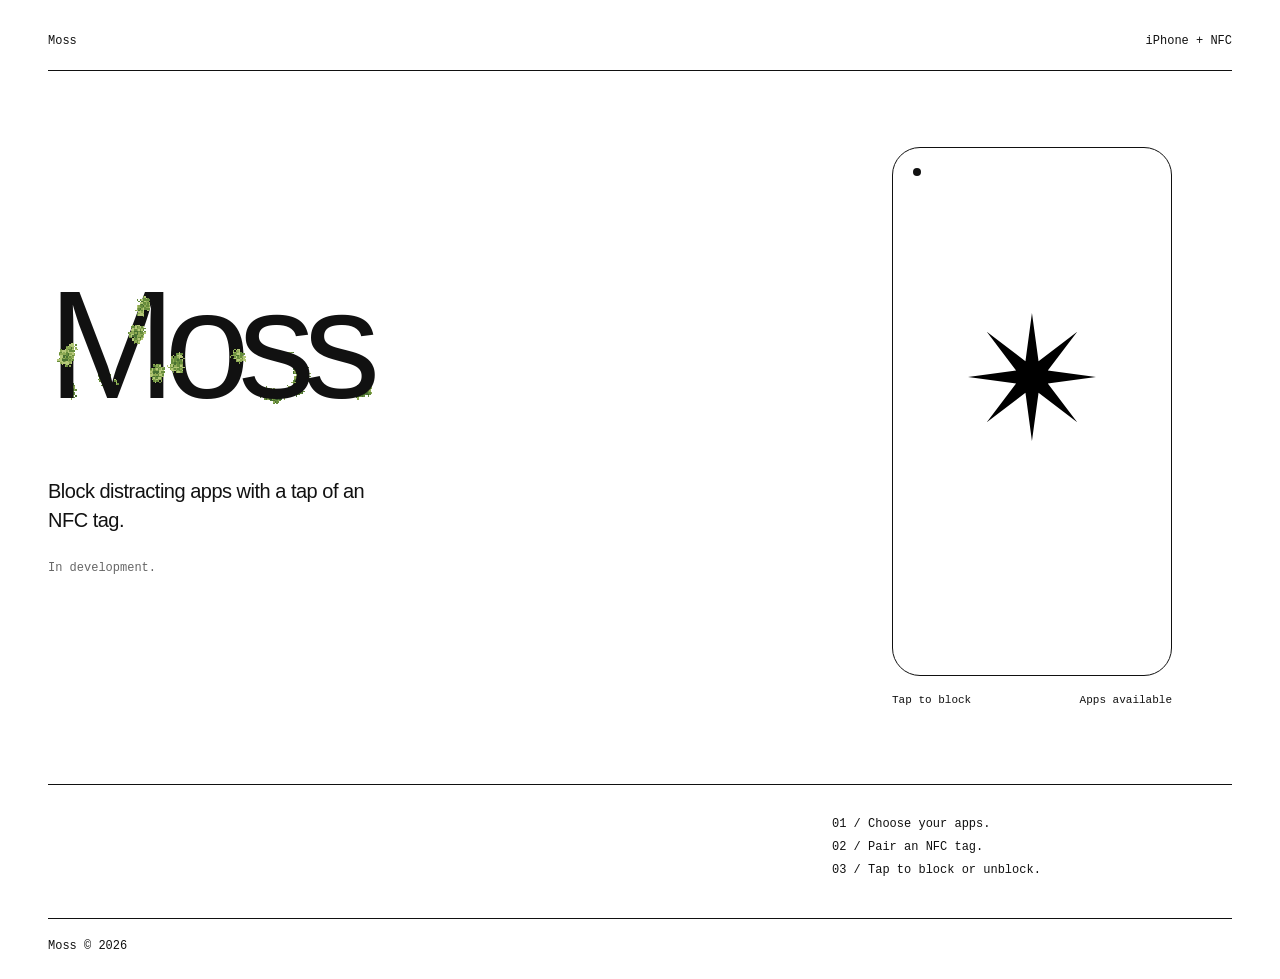
==== index.html @ 24b67de0 "Match the system star and prototype stone icons with neutral moss growth" ====
<!doctype html>
<html lang="en">
<head>
  <meta charset="utf-8">
  <meta name="viewport" content="width=device-width, initial-scale=1">
  <meta name="description" content="Moss is an iPhone app for blocking distracting apps with an NFC tag.">
  <meta name="theme-color" content="#ffffff">
  <meta property="og:title" content="Moss">
  <meta property="og:description" content="Block distracting apps with a tap of an NFC tag.">
  <meta property="og:type" content="website">
  <meta property="og:url" content="https://mosscomputer.com/">
  <link rel="canonical" href="https://mosscomputer.com/">
  <link rel="icon" href="assets/star.svg">
  <link rel="stylesheet" href="style.css">
  <title>Moss</title>
  <script type="module" src="script.js"></script>
</head>
<body>
  <div class="page">
    <header><span>Moss</span><span>iPhone + NFC</span></header>
    <main>
      <section class="hero" aria-labelledby="name">
        <div>
          <h1 id="name"><canvas class="moss-layer back" aria-hidden="true"></canvas><span>Moss</span><canvas class="moss-layer front" aria-hidden="true"></canvas></h1>
          <p class="intro">Block distracting apps with a tap of an NFC tag.</p>
          <p class="soon">In development.</p>
        </div>
        <figure>
          <button class="screen" type="button" aria-label="Block apps in the preview and grow moss" aria-pressed="false" aria-describedby="preview-note">
            <span class="icon-field">
              <canvas class="moss-layer back" aria-hidden="true"></canvas>
              <img class="icon" src="assets/star.svg" width="128" height="128" alt="">
              <canvas class="moss-layer front" aria-hidden="true"></canvas>
            </span>
          </button>
          <figcaption><span id="preview-note">Tap to block</span><span id="state" role="status">Apps available</span></figcaption>
        </figure>
      </section>
      <section class="notes" aria-label="How it works">
        <ol>
          <li>Choose your apps.</li>
          <li>Pair an NFC tag.</li>
          <li>Tap to block or unblock.</li>
        </ol>
      </section>
    </main>
    <footer><span>Moss © 2026</span></footer>
  </div>
</body>
</html>
---- style.css ----
* { box-sizing: border-box; }
body { margin: 0; background: #fff; color: #111; font-family: Helvetica, Arial, sans-serif; -webkit-font-smoothing: antialiased; }
.page { max-width: 1440px; margin: auto; padding: 32px 48px 24px; }
header, footer { display: flex; justify-content: space-between; gap: 20px; font: 12px/1.5 ui-monospace, monospace; }
header { padding-bottom: 20px; border-bottom: 1px solid; }
.hero { display: grid; grid-template-columns: 1.8fr 1fr; align-items: center; gap: 64px; padding: 76px 0; min-height: 640px; }
h1 { position: relative; width: fit-content; margin: 0 0 64px; font-size: clamp(80px, 12vw, 172px); font-weight: 500; line-height: .88; letter-spacing: -.075em; }
.intro { max-width: 350px; margin: 0; font-size: 20px; line-height: 1.45; letter-spacing: -.025em; }
.soon { margin: 24px 0 0; color: #666; font: 12px/1.5 ui-monospace, monospace; }
figure { width: 280px; max-width: 100%; margin: 0 auto; }
.screen { position: relative; display: grid; place-items: center; width: 100%; aspect-ratio: 9 / 17; padding: 0; border: 1px solid #111; border-radius: 28px; background: #fff; color: #111; cursor: pointer; -webkit-tap-highlight-color: transparent; transition: background-color .35s, color .35s; }
.screen::before { content: ""; position: absolute; top: 20px; left: 20px; width: 8px; height: 8px; border-radius: 50%; background: currentColor; }
h1 span, .icon { position: relative; z-index: 1; }
.moss-layer { position: absolute; pointer-events: none; image-rendering: pixelated; }
.moss-layer.back { z-index: 0; }
.moss-layer.front { z-index: 2; }
h1 .moss-layer { left: -24px; top: -24px; }
.icon-field { display: block; position: relative; width: 220px; aspect-ratio: 144 / 177; max-width: 85%; }
.icon-field .moss-layer { inset: 0; width: 100%; height: 100%; }
.icon { position: absolute; width: 58.3333%; height: auto; left: 20.8333%; top: 13.5593%; }
.screen[aria-pressed="true"] .icon { filter: invert(1); }
.screen[aria-pressed="true"] { background: #111; color: #fff; }
.screen:focus-visible { outline: 3px solid #111; outline-offset: 5px; }
figcaption { display: flex; justify-content: space-between; gap: 8px; margin-top: 16px; font: 11px/1.5 ui-monospace, monospace; }
.notes { display: grid; grid-template-columns: 1.8fr 1fr; gap: 64px; padding: 28px 0 36px; border-top: 1px solid; }
ol { grid-column: 2; margin: 0; padding: 0; list-style: none; counter-reset: steps; font: 12px/1.9 ui-monospace, monospace; }
li { counter-increment: steps; }
li::before { content: "0" counter(steps) " / "; }
footer { padding-top: 18px; border-top: 1px solid; }
@media (max-width: 760px) {
  .page { padding: 24px; }
  .hero, .notes { grid-template-columns: 1fr; gap: 40px; }
  .hero { padding: 48px 0; min-height: auto; }
  h1 { font-size: clamp(80px, 20vw, 108px); margin-bottom: 56px; }
  .intro { font-size: 18px; }
  figure { width: 240px; }
  .notes { gap: 24px; }
  ol { grid-column: 1; }
}
@media (prefers-reduced-motion: reduce) { .screen { transition: none; } }
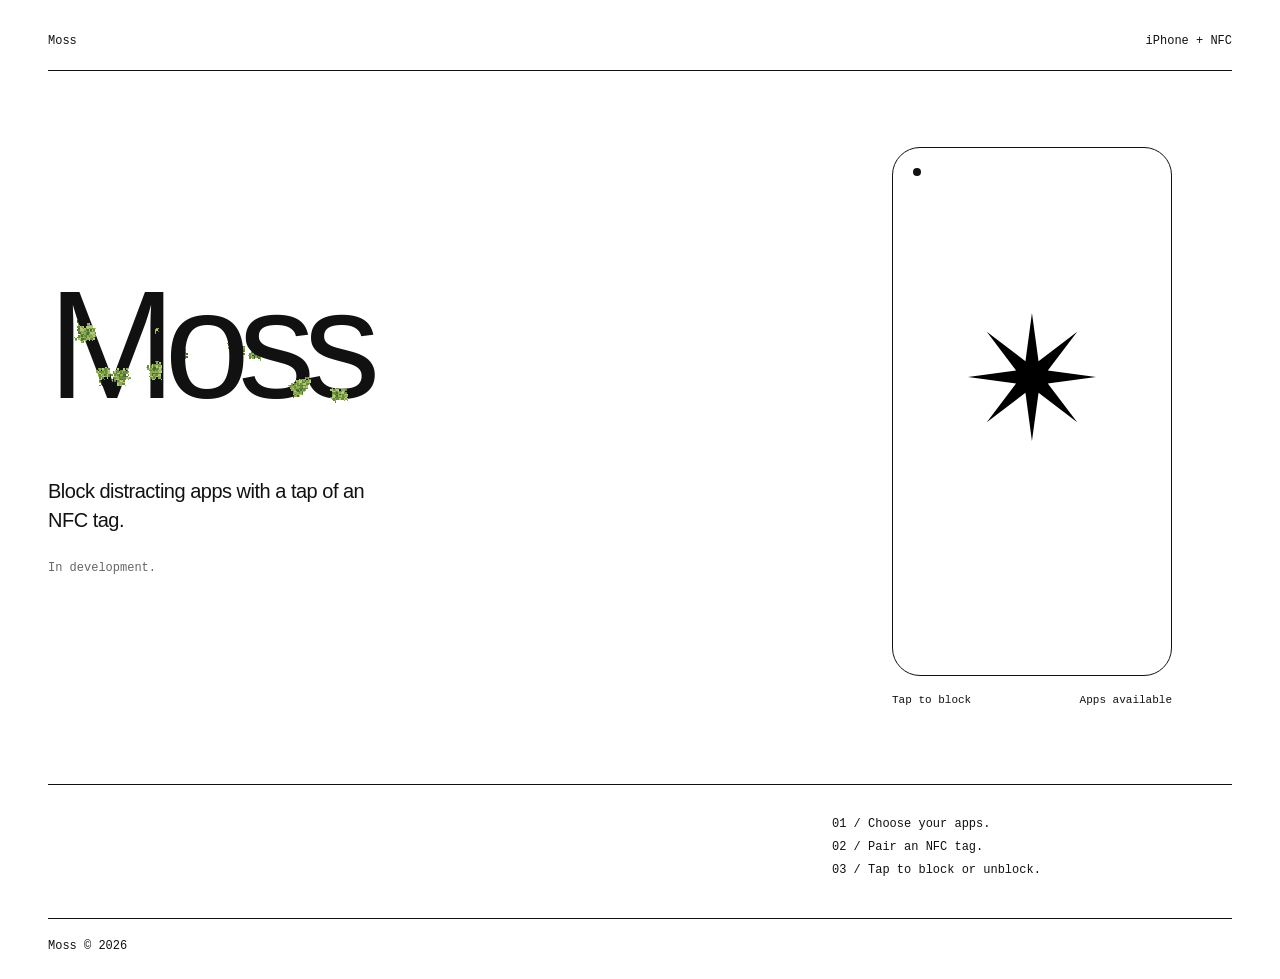
==== commit 9ef7dd7d: "Compare Moss Computer glyph weights and update stone and trunk studies" ====
--- a/index.html
+++ b/index.html
@@ -21,7 +21,7 @@
     <main>
       <section class="hero" aria-labelledby="name">
         <div>
-          <h1 id="name"><canvas class="moss-layer back" aria-hidden="true"></canvas><span>Moss</span><canvas class="moss-layer front" aria-hidden="true"></canvas></h1>
+          <h1 id="name"><canvas class="moss-layer back" aria-hidden="true"></canvas><span data-ink>Moss</span><canvas class="moss-layer front" aria-hidden="true"></canvas></h1>
           <p class="intro">Block distracting apps with a tap of an NFC tag.</p>
           <p class="soon">In development.</p>
         </div>
--- a/style.css
+++ b/style.css
@@ -18,6 +18,8 @@
 .icon-field { display: block; position: relative; width: 220px; aspect-ratio: 144 / 177; max-width: 85%; }
 .icon-field .moss-layer { inset: 0; width: 100%; height: 100%; }
 .icon { position: absolute; width: 58.3333%; height: auto; left: 20.8333%; top: 13.5593%; }
+.icon-field.full-height { position: absolute; inset: 0; width: 100%; height: 100%; max-width: none; aspect-ratio: auto; overflow: hidden; border-radius: inherit; }
+.icon-field.full-height .icon { inset: 0; width: 100%; height: 100%; }
 .screen[aria-pressed="true"] .icon { filter: invert(1); }
 .screen[aria-pressed="true"] { background: #111; color: #fff; }
 .screen:focus-visible { outline: 3px solid #111; outline-offset: 5px; }
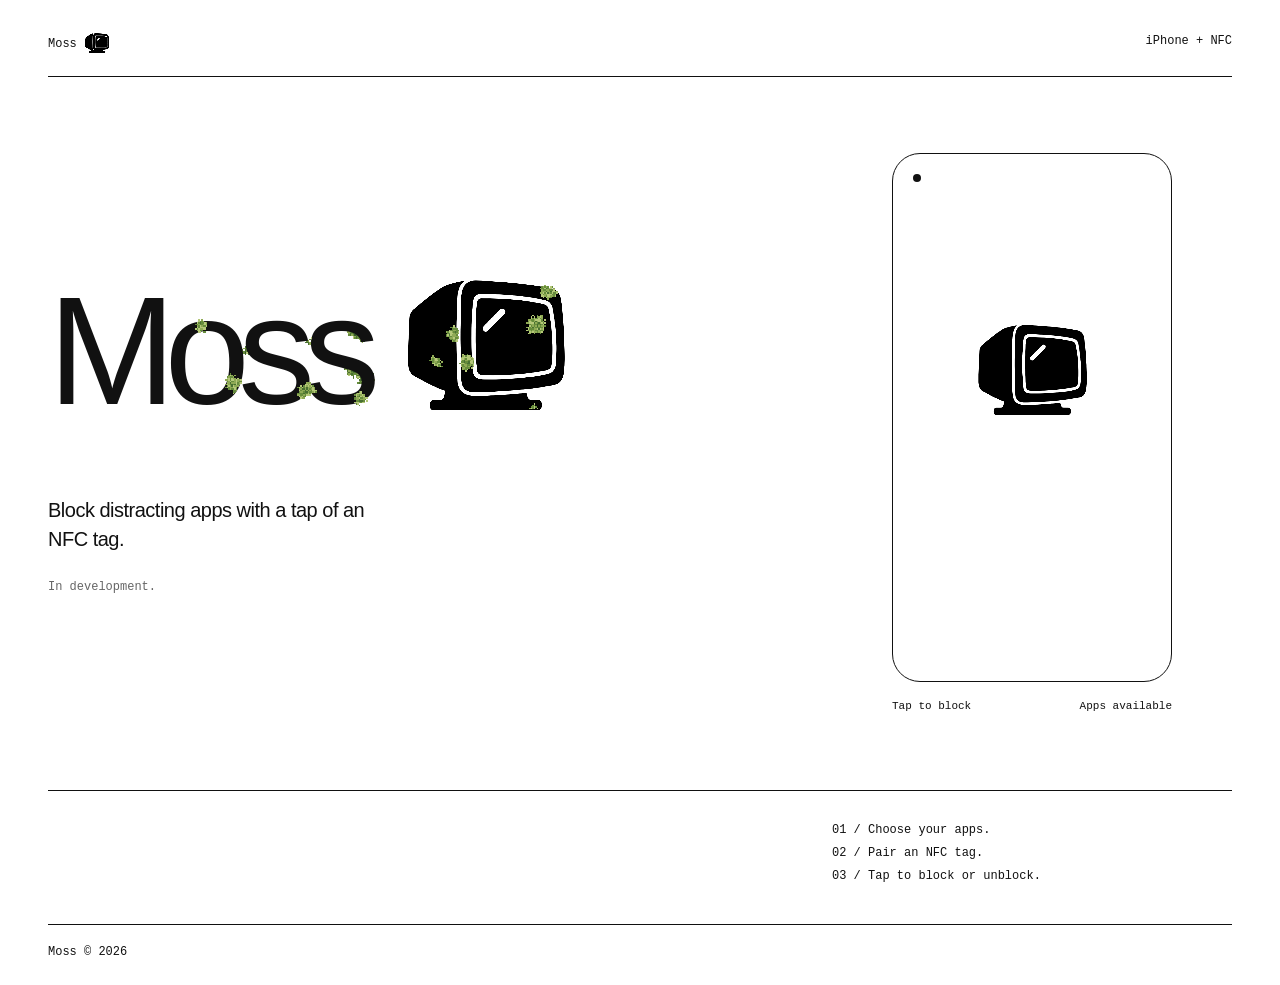
==== commit 47f02e62: "Try supplied computer images and Moss icon wordmarks" ====
--- a/index.html
+++ b/index.html
@@ -5,23 +5,23 @@
   <meta name="viewport" content="width=device-width, initial-scale=1">
   <meta name="description" content="Moss is an iPhone app for blocking distracting apps with an NFC tag.">
   <meta name="theme-color" content="#ffffff">
-  <meta property="og:title" content="Moss">
+  <meta property="og:title" content="Moss Computer">
   <meta property="og:description" content="Block distracting apps with a tap of an NFC tag.">
   <meta property="og:type" content="website">
   <meta property="og:url" content="https://mosscomputer.com/">
   <link rel="canonical" href="https://mosscomputer.com/">
-  <link rel="icon" href="assets/star.svg">
+  <link rel="icon" href="assets/computer-image-1.png">
   <link rel="stylesheet" href="style.css">
-  <title>Moss</title>
+  <title>Moss Computer</title>
   <script type="module" src="script.js"></script>
 </head>
 <body>
   <div class="page">
-    <header><span>Moss</span><span>iPhone + NFC</span></header>
+    <header><span class="header-brand" aria-label="Moss Computer">Moss <img class="brand-icon" src="assets/computer-image-1.png" width="28" height="24" alt="Computer"></span><span>iPhone + NFC</span></header>
     <main>
       <section class="hero" aria-labelledby="name">
         <div>
-          <h1 id="name"><canvas class="moss-layer back" aria-hidden="true"></canvas><span data-ink>Moss</span><canvas class="moss-layer front" aria-hidden="true"></canvas></h1>
+          <h1 id="name" aria-label="Moss Computer"><canvas class="moss-layer back" aria-hidden="true"></canvas><span data-ink>Moss</span><img data-ink class="brand-icon" src="assets/computer-image-1.png" width="614" height="532" alt=""><canvas class="moss-layer front" aria-hidden="true"></canvas></h1>
           <p class="intro">Block distracting apps with a tap of an NFC tag.</p>
           <p class="soon">In development.</p>
         </div>
@@ -29,7 +29,7 @@
           <button class="screen" type="button" aria-label="Block apps in the preview and grow moss" aria-pressed="false" aria-describedby="preview-note">
             <span class="icon-field">
               <canvas class="moss-layer back" aria-hidden="true"></canvas>
-              <img class="icon" src="assets/star.svg" width="128" height="128" alt="">
+              <img class="icon" src="assets/computer-image-1.png" width="128" height="128" alt="">
               <canvas class="moss-layer front" aria-hidden="true"></canvas>
             </span>
           </button>
--- a/style.css
+++ b/style.css
@@ -3,8 +3,13 @@
 .page { max-width: 1440px; margin: auto; padding: 32px 48px 24px; }
 header, footer { display: flex; justify-content: space-between; gap: 20px; font: 12px/1.5 ui-monospace, monospace; }
 header { padding-bottom: 20px; border-bottom: 1px solid; }
+.header-brand { display: flex; align-items: center; gap: 6px; }
+.brand-icon { object-fit: contain; mix-blend-mode: multiply; filter: grayscale(1) contrast(3); }
+.header-brand .brand-icon { width: 28px; height: 24px; }
 .hero { display: grid; grid-template-columns: 1.8fr 1fr; align-items: center; gap: 64px; padding: 76px 0; min-height: 640px; }
 h1 { position: relative; width: fit-content; margin: 0 0 64px; font-size: clamp(80px, 12vw, 172px); font-weight: 500; line-height: .88; letter-spacing: -.075em; }
+#name { display: flex; align-items: center; gap: .16em; }
+#name .brand-icon { position: relative; z-index: 1; width: 1.2em; height: 1.05em; }
 .intro { max-width: 350px; margin: 0; font-size: 20px; line-height: 1.45; letter-spacing: -.025em; }
 .soon { margin: 24px 0 0; color: #666; font: 12px/1.5 ui-monospace, monospace; }
 figure { width: 280px; max-width: 100%; margin: 0 auto; }
@@ -18,9 +23,11 @@
 .icon-field { display: block; position: relative; width: 220px; aspect-ratio: 144 / 177; max-width: 85%; }
 .icon-field .moss-layer { inset: 0; width: 100%; height: 100%; }
 .icon { position: absolute; width: 58.3333%; height: auto; left: 20.8333%; top: 13.5593%; }
+.icon[src$=".png"] { mix-blend-mode: multiply; filter: grayscale(1) contrast(3); }
 .icon-field.full-height { position: absolute; inset: 0; width: 100%; height: 100%; max-width: none; aspect-ratio: auto; overflow: hidden; border-radius: inherit; }
 .icon-field.full-height .icon { inset: 0; width: 100%; height: 100%; }
 .screen[aria-pressed="true"] .icon { filter: invert(1); }
+.screen[aria-pressed="true"] .icon[src$=".png"] { mix-blend-mode: screen; filter: grayscale(1) contrast(3) invert(1); }
 .screen[aria-pressed="true"] { background: #111; color: #fff; }
 .screen:focus-visible { outline: 3px solid #111; outline-offset: 5px; }
 figcaption { display: flex; justify-content: space-between; gap: 8px; margin-top: 16px; font: 11px/1.5 ui-monospace, monospace; }
@@ -34,6 +41,7 @@
   .hero, .notes { grid-template-columns: 1fr; gap: 40px; }
   .hero { padding: 48px 0; min-height: auto; }
   h1 { font-size: clamp(80px, 20vw, 108px); margin-bottom: 56px; }
+  #name { font-size: clamp(64px, 19vw, 108px); }
   .intro { font-size: 18px; }
   figure { width: 240px; }
   .notes { gap: 24px; }
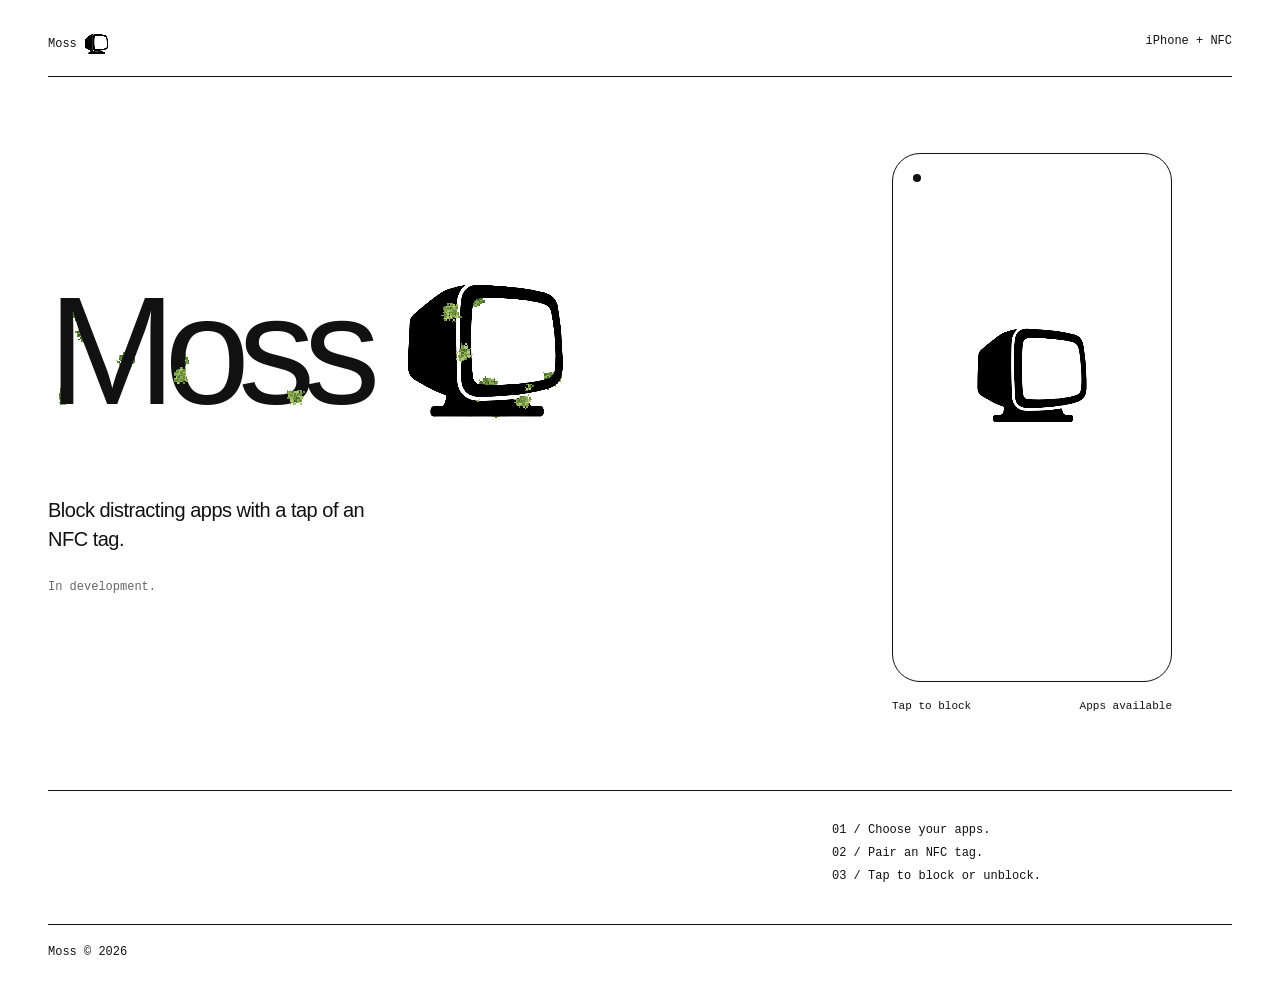
==== commit 641da84d: "Let moss spread across screens without seeding and prefer the light computer" ====
--- a/index.html
+++ b/index.html
@@ -10,18 +10,18 @@
   <meta property="og:type" content="website">
   <meta property="og:url" content="https://mosscomputer.com/">
   <link rel="canonical" href="https://mosscomputer.com/">
-  <link rel="icon" href="assets/computer-image-1.png">
+  <link rel="icon" href="assets/computer-image-2.png">
   <link rel="stylesheet" href="style.css">
   <title>Moss Computer</title>
   <script type="module" src="script.js"></script>
 </head>
 <body>
   <div class="page">
-    <header><span class="header-brand" aria-label="Moss Computer">Moss <img class="brand-icon" src="assets/computer-image-1.png" width="28" height="24" alt="Computer"></span><span>iPhone + NFC</span></header>
+    <header><span class="header-brand" aria-label="Moss Computer">Moss <img class="brand-icon" src="assets/computer-image-2.png" width="28" height="24" alt="Computer"></span><span>iPhone + NFC</span></header>
     <main>
       <section class="hero" aria-labelledby="name">
         <div>
-          <h1 id="name" aria-label="Moss Computer"><canvas class="moss-layer back" aria-hidden="true"></canvas><span data-ink>Moss</span><img data-ink class="brand-icon" src="assets/computer-image-1.png" width="614" height="532" alt=""><canvas class="moss-layer front" aria-hidden="true"></canvas></h1>
+          <h1 id="name" aria-label="Moss Computer"><canvas class="moss-layer back" aria-hidden="true"></canvas><span data-ink>Moss</span><img data-ink class="brand-icon" src="assets/computer-image-2.png" width="592" height="526" alt=""><canvas class="moss-layer front" aria-hidden="true"></canvas></h1>
           <p class="intro">Block distracting apps with a tap of an NFC tag.</p>
           <p class="soon">In development.</p>
         </div>
@@ -29,7 +29,7 @@
           <button class="screen" type="button" aria-label="Block apps in the preview and grow moss" aria-pressed="false" aria-describedby="preview-note">
             <span class="icon-field">
               <canvas class="moss-layer back" aria-hidden="true"></canvas>
-              <img class="icon" src="assets/computer-image-1.png" width="128" height="128" alt="">
+              <img class="icon" src="assets/computer-image-2.png" width="128" height="128" alt="">
               <canvas class="moss-layer front" aria-hidden="true"></canvas>
             </span>
           </button>
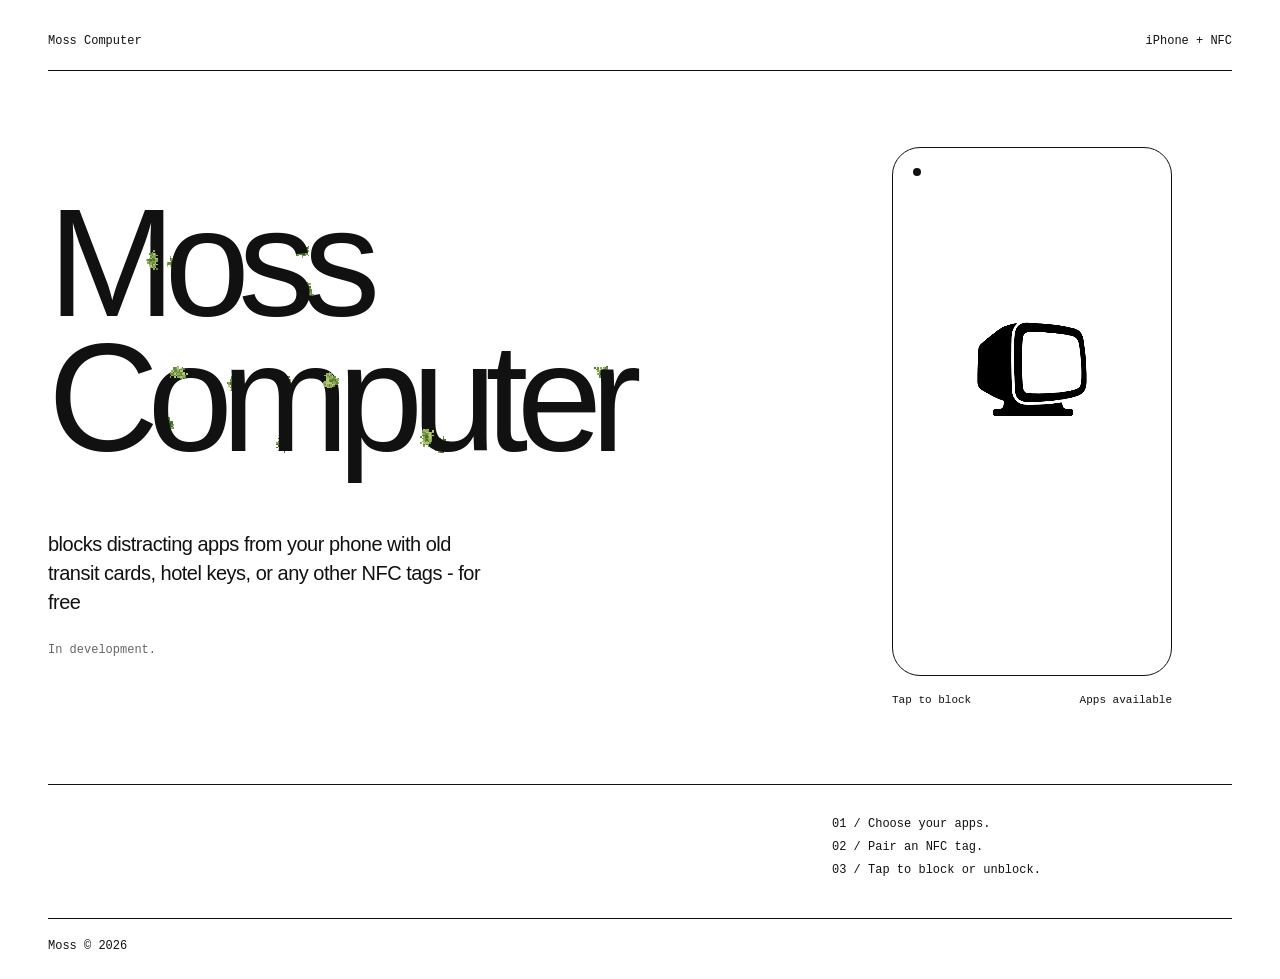
==== commit fab3f044: "Use a text wordmark and compare rounded and geometric computers" ====
--- a/index.html
+++ b/index.html
@@ -3,10 +3,10 @@
 <head>
   <meta charset="utf-8">
   <meta name="viewport" content="width=device-width, initial-scale=1">
-  <meta name="description" content="Moss is an iPhone app for blocking distracting apps with an NFC tag.">
+  <meta name="description" content="Moss Computer blocks distracting apps from your phone with old transit cards, hotel keys, or any other NFC tags - for free.">
   <meta name="theme-color" content="#ffffff">
   <meta property="og:title" content="Moss Computer">
-  <meta property="og:description" content="Block distracting apps with a tap of an NFC tag.">
+  <meta property="og:description" content="Blocks distracting apps from your phone with old transit cards, hotel keys, or any other NFC tags - for free.">
   <meta property="og:type" content="website">
   <meta property="og:url" content="https://mosscomputer.com/">
   <link rel="canonical" href="https://mosscomputer.com/">
@@ -17,12 +17,12 @@
 </head>
 <body>
   <div class="page">
-    <header><span class="header-brand" aria-label="Moss Computer">Moss <img class="brand-icon" src="assets/computer-image-2.png" width="28" height="24" alt="Computer"></span><span>iPhone + NFC</span></header>
+    <header><span class="header-brand">Moss Computer</span><span>iPhone + NFC</span></header>
     <main>
       <section class="hero" aria-labelledby="name">
         <div>
-          <h1 id="name" aria-label="Moss Computer"><canvas class="moss-layer back" aria-hidden="true"></canvas><span data-ink>Moss</span><img data-ink class="brand-icon" src="assets/computer-image-2.png" width="592" height="526" alt=""><canvas class="moss-layer front" aria-hidden="true"></canvas></h1>
-          <p class="intro">Block distracting apps with a tap of an NFC tag.</p>
+          <h1 id="name"><canvas class="moss-layer back" aria-hidden="true"></canvas><span data-ink>Moss</span> <span data-ink>Computer</span><canvas class="moss-layer front" aria-hidden="true"></canvas></h1>
+          <p class="intro">blocks distracting apps from your phone with old transit cards, hotel keys, or any other NFC tags - for free</p>
           <p class="soon">In development.</p>
         </div>
         <figure>
--- a/style.css
+++ b/style.css
@@ -5,12 +5,10 @@
 header { padding-bottom: 20px; border-bottom: 1px solid; }
 .header-brand { display: flex; align-items: center; gap: 6px; }
 .brand-icon { object-fit: contain; mix-blend-mode: multiply; filter: grayscale(1) contrast(3); }
-.header-brand .brand-icon { width: 28px; height: 24px; }
 .hero { display: grid; grid-template-columns: 1.8fr 1fr; align-items: center; gap: 64px; padding: 76px 0; min-height: 640px; }
 h1 { position: relative; width: fit-content; margin: 0 0 64px; font-size: clamp(80px, 12vw, 172px); font-weight: 500; line-height: .88; letter-spacing: -.075em; }
-#name { display: flex; align-items: center; gap: .16em; }
-#name .brand-icon { position: relative; z-index: 1; width: 1.2em; height: 1.05em; }
-.intro { max-width: 350px; margin: 0; font-size: 20px; line-height: 1.45; letter-spacing: -.025em; }
+#name [data-ink] { display: block; }
+.intro { max-width: 440px; margin: 0; font-size: 20px; line-height: 1.45; letter-spacing: -.025em; }
 .soon { margin: 24px 0 0; color: #666; font: 12px/1.5 ui-monospace, monospace; }
 figure { width: 280px; max-width: 100%; margin: 0 auto; }
 .screen { position: relative; display: grid; place-items: center; width: 100%; aspect-ratio: 9 / 17; padding: 0; border: 1px solid #111; border-radius: 28px; background: #fff; color: #111; cursor: pointer; -webkit-tap-highlight-color: transparent; transition: background-color .35s, color .35s; }
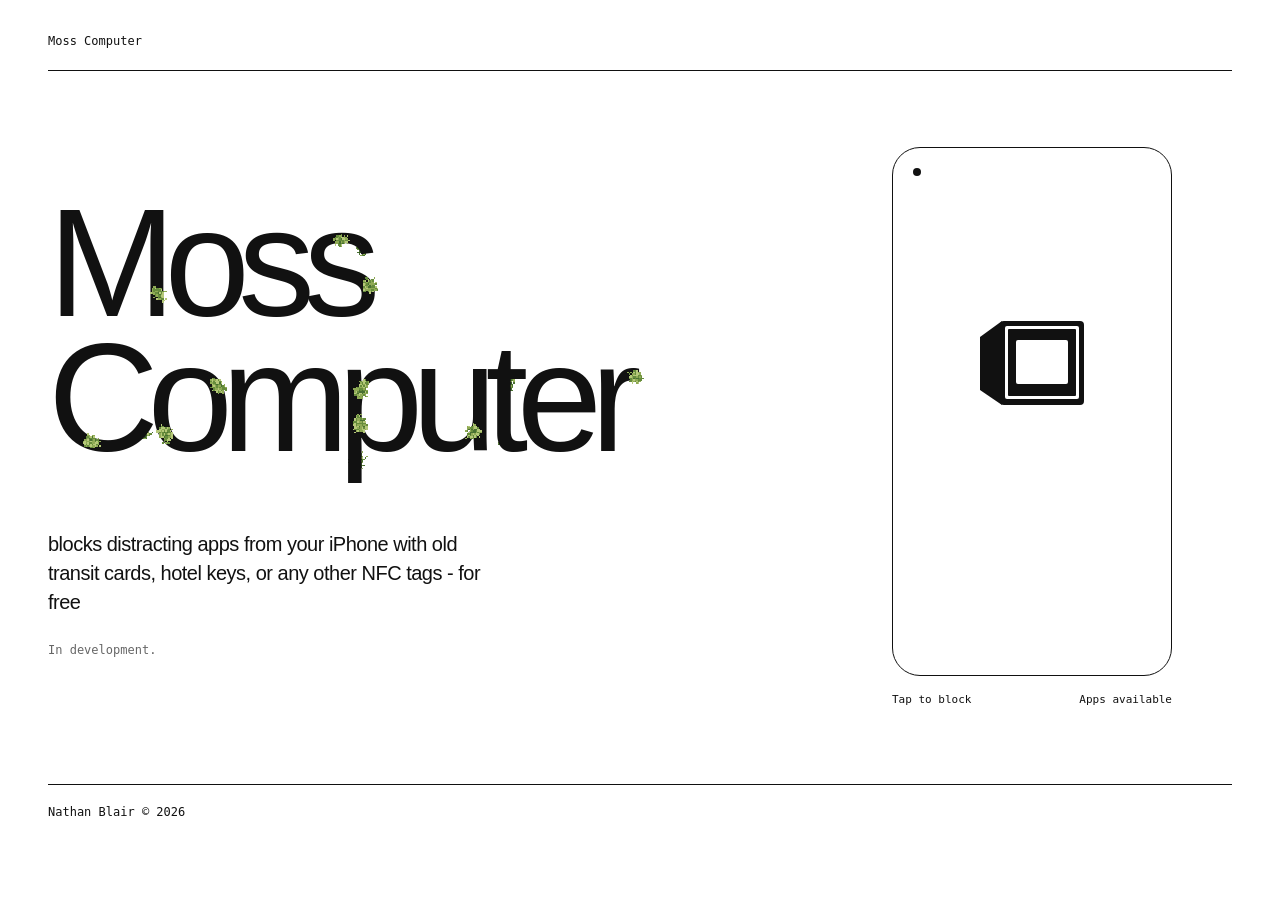
==== commit a7c8671f: "Use the geometric computer on the focused landing page" ====
--- a/index.html
+++ b/index.html
@@ -3,48 +3,41 @@
 <head>
   <meta charset="utf-8">
   <meta name="viewport" content="width=device-width, initial-scale=1">
-  <meta name="description" content="Moss Computer blocks distracting apps from your phone with old transit cards, hotel keys, or any other NFC tags - for free.">
+  <meta name="description" content="Moss Computer blocks distracting apps from your iPhone with old transit cards, hotel keys, or any other NFC tags - for free.">
   <meta name="theme-color" content="#ffffff">
   <meta property="og:title" content="Moss Computer">
-  <meta property="og:description" content="Blocks distracting apps from your phone with old transit cards, hotel keys, or any other NFC tags - for free.">
+  <meta property="og:description" content="Blocks distracting apps from your iPhone with old transit cards, hotel keys, or any other NFC tags - for free.">
   <meta property="og:type" content="website">
   <meta property="og:url" content="https://mosscomputer.com/">
   <link rel="canonical" href="https://mosscomputer.com/">
-  <link rel="icon" href="assets/computer-image-2.png">
+  <link rel="icon" href="assets/computer-geometric.svg" type="image/svg+xml">
   <link rel="stylesheet" href="style.css">
   <title>Moss Computer</title>
   <script type="module" src="script.js"></script>
 </head>
 <body>
   <div class="page">
-    <header><span class="header-brand">Moss Computer</span><span>iPhone + NFC</span></header>
+    <header><span>Moss Computer</span></header>
     <main>
       <section class="hero" aria-labelledby="name">
         <div>
           <h1 id="name"><canvas class="moss-layer back" aria-hidden="true"></canvas><span data-ink>Moss</span> <span data-ink>Computer</span><canvas class="moss-layer front" aria-hidden="true"></canvas></h1>
-          <p class="intro">blocks distracting apps from your phone with old transit cards, hotel keys, or any other NFC tags - for free</p>
+          <p class="intro">blocks distracting apps from your iPhone with old transit cards, hotel keys, or any other NFC tags - for free</p>
           <p class="soon">In development.</p>
         </div>
         <figure>
           <button class="screen" type="button" aria-label="Block apps in the preview and grow moss" aria-pressed="false" aria-describedby="preview-note">
             <span class="icon-field">
               <canvas class="moss-layer back" aria-hidden="true"></canvas>
-              <img class="icon" src="assets/computer-image-2.png" width="128" height="128" alt="">
+              <img class="icon" src="assets/computer-geometric.svg" width="128" height="100" alt="">
               <canvas class="moss-layer front" aria-hidden="true"></canvas>
             </span>
           </button>
           <figcaption><span id="preview-note">Tap to block</span><span id="state" role="status">Apps available</span></figcaption>
         </figure>
       </section>
-      <section class="notes" aria-label="How it works">
-        <ol>
-          <li>Choose your apps.</li>
-          <li>Pair an NFC tag.</li>
-          <li>Tap to block or unblock.</li>
-        </ol>
-      </section>
     </main>
-    <footer><span>Moss © 2026</span></footer>
+    <footer><span>Nathan Blair © 2026</span></footer>
   </div>
 </body>
 </html>
--- a/style.css
+++ b/style.css
@@ -3,8 +3,6 @@
 .page { max-width: 1440px; margin: auto; padding: 32px 48px 24px; }
 header, footer { display: flex; justify-content: space-between; gap: 20px; font: 12px/1.5 ui-monospace, monospace; }
 header { padding-bottom: 20px; border-bottom: 1px solid; }
-.header-brand { display: flex; align-items: center; gap: 6px; }
-.brand-icon { object-fit: contain; mix-blend-mode: multiply; filter: grayscale(1) contrast(3); }
 .hero { display: grid; grid-template-columns: 1.8fr 1fr; align-items: center; gap: 64px; padding: 76px 0; min-height: 640px; }
 h1 { position: relative; width: fit-content; margin: 0 0 64px; font-size: clamp(80px, 12vw, 172px); font-weight: 500; line-height: .88; letter-spacing: -.075em; }
 #name [data-ink] { display: block; }
@@ -21,28 +19,18 @@
 .icon-field { display: block; position: relative; width: 220px; aspect-ratio: 144 / 177; max-width: 85%; }
 .icon-field .moss-layer { inset: 0; width: 100%; height: 100%; }
 .icon { position: absolute; width: 58.3333%; height: auto; left: 20.8333%; top: 13.5593%; }
-.icon[src$=".png"] { mix-blend-mode: multiply; filter: grayscale(1) contrast(3); }
-.icon-field.full-height { position: absolute; inset: 0; width: 100%; height: 100%; max-width: none; aspect-ratio: auto; overflow: hidden; border-radius: inherit; }
-.icon-field.full-height .icon { inset: 0; width: 100%; height: 100%; }
 .screen[aria-pressed="true"] .icon { filter: invert(1); }
-.screen[aria-pressed="true"] .icon[src$=".png"] { mix-blend-mode: screen; filter: grayscale(1) contrast(3) invert(1); }
 .screen[aria-pressed="true"] { background: #111; color: #fff; }
 .screen:focus-visible { outline: 3px solid #111; outline-offset: 5px; }
 figcaption { display: flex; justify-content: space-between; gap: 8px; margin-top: 16px; font: 11px/1.5 ui-monospace, monospace; }
-.notes { display: grid; grid-template-columns: 1.8fr 1fr; gap: 64px; padding: 28px 0 36px; border-top: 1px solid; }
-ol { grid-column: 2; margin: 0; padding: 0; list-style: none; counter-reset: steps; font: 12px/1.9 ui-monospace, monospace; }
-li { counter-increment: steps; }
-li::before { content: "0" counter(steps) " / "; }
 footer { padding-top: 18px; border-top: 1px solid; }
 @media (max-width: 760px) {
   .page { padding: 24px; }
-  .hero, .notes { grid-template-columns: 1fr; gap: 40px; }
+  .hero { grid-template-columns: 1fr; gap: 40px; }
   .hero { padding: 48px 0; min-height: auto; }
   h1 { font-size: clamp(80px, 20vw, 108px); margin-bottom: 56px; }
   #name { font-size: clamp(64px, 19vw, 108px); }
   .intro { font-size: 18px; }
   figure { width: 240px; }
-  .notes { gap: 24px; }
-  ol { grid-column: 1; }
 }
 @media (prefers-reduced-motion: reduce) { .screen { transition: none; } }
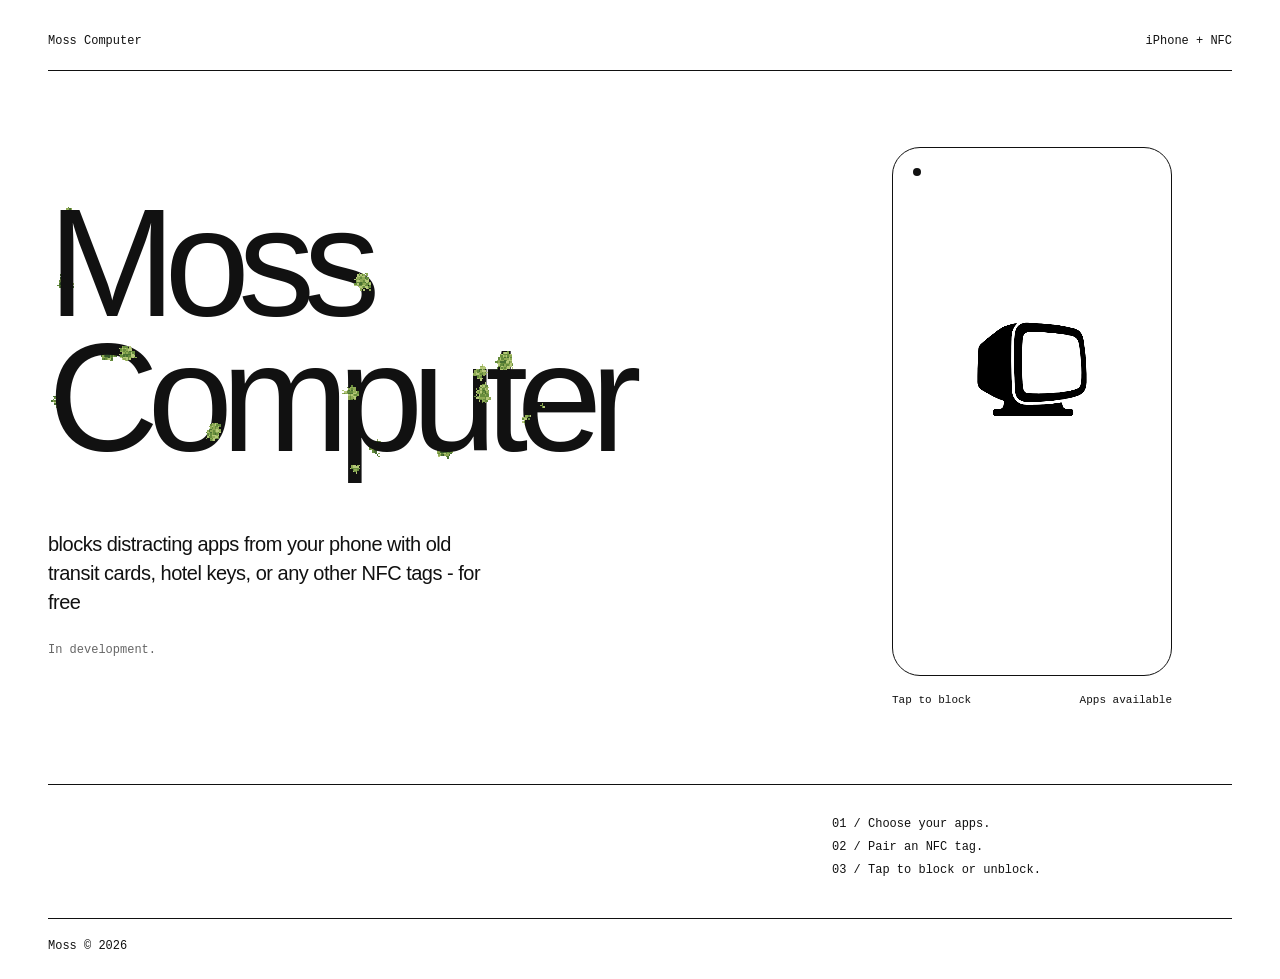
==== commit bb7dc0f2: "Merge a4b913dcbcf21ddb743ef9c5eb1a1bf3ee2feb71 into ecde434202c1dd6cc9973c9c96f34f3553ce2f39" ====
--- a/index.html
+++ b/index.html
@@ -3,41 +3,48 @@
 <head>
   <meta charset="utf-8">
   <meta name="viewport" content="width=device-width, initial-scale=1">
-  <meta name="description" content="Moss Computer blocks distracting apps from your iPhone with old transit cards, hotel keys, or any other NFC tags - for free.">
+  <meta name="description" content="Moss Computer blocks distracting apps from your phone with old transit cards, hotel keys, or any other NFC tags - for free.">
   <meta name="theme-color" content="#ffffff">
   <meta property="og:title" content="Moss Computer">
-  <meta property="og:description" content="Blocks distracting apps from your iPhone with old transit cards, hotel keys, or any other NFC tags - for free.">
+  <meta property="og:description" content="Blocks distracting apps from your phone with old transit cards, hotel keys, or any other NFC tags - for free.">
   <meta property="og:type" content="website">
   <meta property="og:url" content="https://mosscomputer.com/">
   <link rel="canonical" href="https://mosscomputer.com/">
-  <link rel="icon" href="assets/computer-geometric.svg" type="image/svg+xml">
+  <link rel="icon" href="assets/computer-image-2.png">
   <link rel="stylesheet" href="style.css">
   <title>Moss Computer</title>
   <script type="module" src="script.js"></script>
 </head>
 <body>
   <div class="page">
-    <header><span>Moss Computer</span></header>
+    <header><span class="header-brand">Moss Computer</span><span>iPhone + NFC</span></header>
     <main>
       <section class="hero" aria-labelledby="name">
         <div>
           <h1 id="name"><canvas class="moss-layer back" aria-hidden="true"></canvas><span data-ink>Moss</span> <span data-ink>Computer</span><canvas class="moss-layer front" aria-hidden="true"></canvas></h1>
-          <p class="intro">blocks distracting apps from your iPhone with old transit cards, hotel keys, or any other NFC tags - for free</p>
+          <p class="intro">blocks distracting apps from your phone with old transit cards, hotel keys, or any other NFC tags - for free</p>
           <p class="soon">In development.</p>
         </div>
         <figure>
           <button class="screen" type="button" aria-label="Block apps in the preview and grow moss" aria-pressed="false" aria-describedby="preview-note">
             <span class="icon-field">
               <canvas class="moss-layer back" aria-hidden="true"></canvas>
-              <img class="icon" src="assets/computer-geometric.svg" width="128" height="100" alt="">
+              <img class="icon" src="assets/computer-image-2.png" width="128" height="128" alt="">
               <canvas class="moss-layer front" aria-hidden="true"></canvas>
             </span>
           </button>
           <figcaption><span id="preview-note">Tap to block</span><span id="state" role="status">Apps available</span></figcaption>
         </figure>
       </section>
+      <section class="notes" aria-label="How it works">
+        <ol>
+          <li>Choose your apps.</li>
+          <li>Pair an NFC tag.</li>
+          <li>Tap to block or unblock.</li>
+        </ol>
+      </section>
     </main>
-    <footer><span>Nathan Blair © 2026</span></footer>
+    <footer><span>Moss © 2026</span></footer>
   </div>
 </body>
 </html>
--- a/style.css
+++ b/style.css
@@ -3,6 +3,8 @@
 .page { max-width: 1440px; margin: auto; padding: 32px 48px 24px; }
 header, footer { display: flex; justify-content: space-between; gap: 20px; font: 12px/1.5 ui-monospace, monospace; }
 header { padding-bottom: 20px; border-bottom: 1px solid; }
+.header-brand { display: flex; align-items: center; gap: 6px; }
+.brand-icon { object-fit: contain; mix-blend-mode: multiply; filter: grayscale(1) contrast(3); }
 .hero { display: grid; grid-template-columns: 1.8fr 1fr; align-items: center; gap: 64px; padding: 76px 0; min-height: 640px; }
 h1 { position: relative; width: fit-content; margin: 0 0 64px; font-size: clamp(80px, 12vw, 172px); font-weight: 500; line-height: .88; letter-spacing: -.075em; }
 #name [data-ink] { display: block; }
@@ -19,18 +21,28 @@
 .icon-field { display: block; position: relative; width: 220px; aspect-ratio: 144 / 177; max-width: 85%; }
 .icon-field .moss-layer { inset: 0; width: 100%; height: 100%; }
 .icon { position: absolute; width: 58.3333%; height: auto; left: 20.8333%; top: 13.5593%; }
+.icon[src$=".png"] { mix-blend-mode: multiply; filter: grayscale(1) contrast(3); }
+.icon-field.full-height { position: absolute; inset: 0; width: 100%; height: 100%; max-width: none; aspect-ratio: auto; overflow: hidden; border-radius: inherit; }
+.icon-field.full-height .icon { inset: 0; width: 100%; height: 100%; }
 .screen[aria-pressed="true"] .icon { filter: invert(1); }
+.screen[aria-pressed="true"] .icon[src$=".png"] { mix-blend-mode: screen; filter: grayscale(1) contrast(3) invert(1); }
 .screen[aria-pressed="true"] { background: #111; color: #fff; }
 .screen:focus-visible { outline: 3px solid #111; outline-offset: 5px; }
 figcaption { display: flex; justify-content: space-between; gap: 8px; margin-top: 16px; font: 11px/1.5 ui-monospace, monospace; }
+.notes { display: grid; grid-template-columns: 1.8fr 1fr; gap: 64px; padding: 28px 0 36px; border-top: 1px solid; }
+ol { grid-column: 2; margin: 0; padding: 0; list-style: none; counter-reset: steps; font: 12px/1.9 ui-monospace, monospace; }
+li { counter-increment: steps; }
+li::before { content: "0" counter(steps) " / "; }
 footer { padding-top: 18px; border-top: 1px solid; }
 @media (max-width: 760px) {
   .page { padding: 24px; }
-  .hero { grid-template-columns: 1fr; gap: 40px; }
+  .hero, .notes { grid-template-columns: 1fr; gap: 40px; }
   .hero { padding: 48px 0; min-height: auto; }
   h1 { font-size: clamp(80px, 20vw, 108px); margin-bottom: 56px; }
   #name { font-size: clamp(64px, 19vw, 108px); }
   .intro { font-size: 18px; }
   figure { width: 240px; }
+  .notes { gap: 24px; }
+  ol { grid-column: 1; }
 }
 @media (prefers-reduced-motion: reduce) { .screen { transition: none; } }
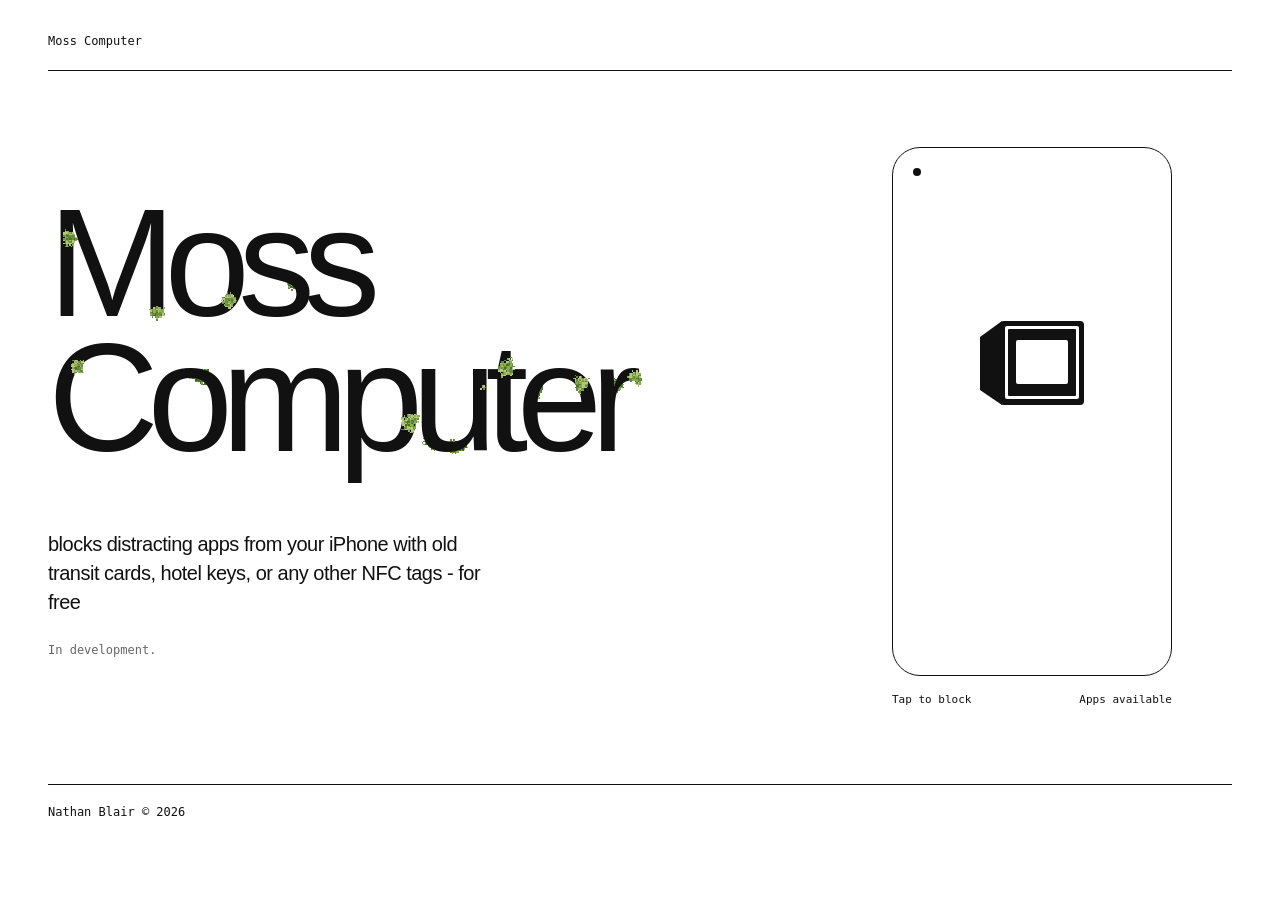
==== commit 2c8ecb58: "Merge pull request #4 from ncblair/codex/geometric-landing-page Use the geometric computer with loca" ====
--- a/index.html
+++ b/index.html
@@ -3,48 +3,41 @@
 <head>
   <meta charset="utf-8">
   <meta name="viewport" content="width=device-width, initial-scale=1">
-  <meta name="description" content="Moss Computer blocks distracting apps from your phone with old transit cards, hotel keys, or any other NFC tags - for free.">
+  <meta name="description" content="Moss Computer blocks distracting apps from your iPhone with old transit cards, hotel keys, or any other NFC tags - for free.">
   <meta name="theme-color" content="#ffffff">
   <meta property="og:title" content="Moss Computer">
-  <meta property="og:description" content="Blocks distracting apps from your phone with old transit cards, hotel keys, or any other NFC tags - for free.">
+  <meta property="og:description" content="Blocks distracting apps from your iPhone with old transit cards, hotel keys, or any other NFC tags - for free.">
   <meta property="og:type" content="website">
   <meta property="og:url" content="https://mosscomputer.com/">
   <link rel="canonical" href="https://mosscomputer.com/">
-  <link rel="icon" href="assets/computer-image-2.png">
+  <link rel="icon" href="assets/computer-geometric.svg" type="image/svg+xml">
   <link rel="stylesheet" href="style.css">
   <title>Moss Computer</title>
   <script type="module" src="script.js"></script>
 </head>
 <body>
   <div class="page">
-    <header><span class="header-brand">Moss Computer</span><span>iPhone + NFC</span></header>
+    <header><span>Moss Computer</span></header>
     <main>
       <section class="hero" aria-labelledby="name">
         <div>
           <h1 id="name"><canvas class="moss-layer back" aria-hidden="true"></canvas><span data-ink>Moss</span> <span data-ink>Computer</span><canvas class="moss-layer front" aria-hidden="true"></canvas></h1>
-          <p class="intro">blocks distracting apps from your phone with old transit cards, hotel keys, or any other NFC tags - for free</p>
+          <p class="intro">blocks distracting apps from your iPhone with old transit cards, hotel keys, or any other NFC tags - for free</p>
           <p class="soon">In development.</p>
         </div>
         <figure>
           <button class="screen" type="button" aria-label="Block apps in the preview and grow moss" aria-pressed="false" aria-describedby="preview-note">
             <span class="icon-field">
               <canvas class="moss-layer back" aria-hidden="true"></canvas>
-              <img class="icon" src="assets/computer-image-2.png" width="128" height="128" alt="">
+              <img class="icon" src="assets/computer-geometric.svg" width="128" height="100" alt="">
               <canvas class="moss-layer front" aria-hidden="true"></canvas>
             </span>
           </button>
           <figcaption><span id="preview-note">Tap to block</span><span id="state" role="status">Apps available</span></figcaption>
         </figure>
       </section>
-      <section class="notes" aria-label="How it works">
-        <ol>
-          <li>Choose your apps.</li>
-          <li>Pair an NFC tag.</li>
-          <li>Tap to block or unblock.</li>
-        </ol>
-      </section>
     </main>
-    <footer><span>Moss © 2026</span></footer>
+    <footer><span>Nathan Blair © 2026</span></footer>
   </div>
 </body>
 </html>
--- a/style.css
+++ b/style.css
@@ -3,8 +3,6 @@
 .page { max-width: 1440px; margin: auto; padding: 32px 48px 24px; }
 header, footer { display: flex; justify-content: space-between; gap: 20px; font: 12px/1.5 ui-monospace, monospace; }
 header { padding-bottom: 20px; border-bottom: 1px solid; }
-.header-brand { display: flex; align-items: center; gap: 6px; }
-.brand-icon { object-fit: contain; mix-blend-mode: multiply; filter: grayscale(1) contrast(3); }
 .hero { display: grid; grid-template-columns: 1.8fr 1fr; align-items: center; gap: 64px; padding: 76px 0; min-height: 640px; }
 h1 { position: relative; width: fit-content; margin: 0 0 64px; font-size: clamp(80px, 12vw, 172px); font-weight: 500; line-height: .88; letter-spacing: -.075em; }
 #name [data-ink] { display: block; }
@@ -21,28 +19,18 @@
 .icon-field { display: block; position: relative; width: 220px; aspect-ratio: 144 / 177; max-width: 85%; }
 .icon-field .moss-layer { inset: 0; width: 100%; height: 100%; }
 .icon { position: absolute; width: 58.3333%; height: auto; left: 20.8333%; top: 13.5593%; }
-.icon[src$=".png"] { mix-blend-mode: multiply; filter: grayscale(1) contrast(3); }
-.icon-field.full-height { position: absolute; inset: 0; width: 100%; height: 100%; max-width: none; aspect-ratio: auto; overflow: hidden; border-radius: inherit; }
-.icon-field.full-height .icon { inset: 0; width: 100%; height: 100%; }
 .screen[aria-pressed="true"] .icon { filter: invert(1); }
-.screen[aria-pressed="true"] .icon[src$=".png"] { mix-blend-mode: screen; filter: grayscale(1) contrast(3) invert(1); }
 .screen[aria-pressed="true"] { background: #111; color: #fff; }
 .screen:focus-visible { outline: 3px solid #111; outline-offset: 5px; }
 figcaption { display: flex; justify-content: space-between; gap: 8px; margin-top: 16px; font: 11px/1.5 ui-monospace, monospace; }
-.notes { display: grid; grid-template-columns: 1.8fr 1fr; gap: 64px; padding: 28px 0 36px; border-top: 1px solid; }
-ol { grid-column: 2; margin: 0; padding: 0; list-style: none; counter-reset: steps; font: 12px/1.9 ui-monospace, monospace; }
-li { counter-increment: steps; }
-li::before { content: "0" counter(steps) " / "; }
 footer { padding-top: 18px; border-top: 1px solid; }
 @media (max-width: 760px) {
   .page { padding: 24px; }
-  .hero, .notes { grid-template-columns: 1fr; gap: 40px; }
+  .hero { grid-template-columns: 1fr; gap: 40px; }
   .hero { padding: 48px 0; min-height: auto; }
   h1 { font-size: clamp(80px, 20vw, 108px); margin-bottom: 56px; }
   #name { font-size: clamp(64px, 19vw, 108px); }
   .intro { font-size: 18px; }
   figure { width: 240px; }
-  .notes { gap: 24px; }
-  ol { grid-column: 1; }
 }
 @media (prefers-reduced-motion: reduce) { .screen { transition: none; } }
